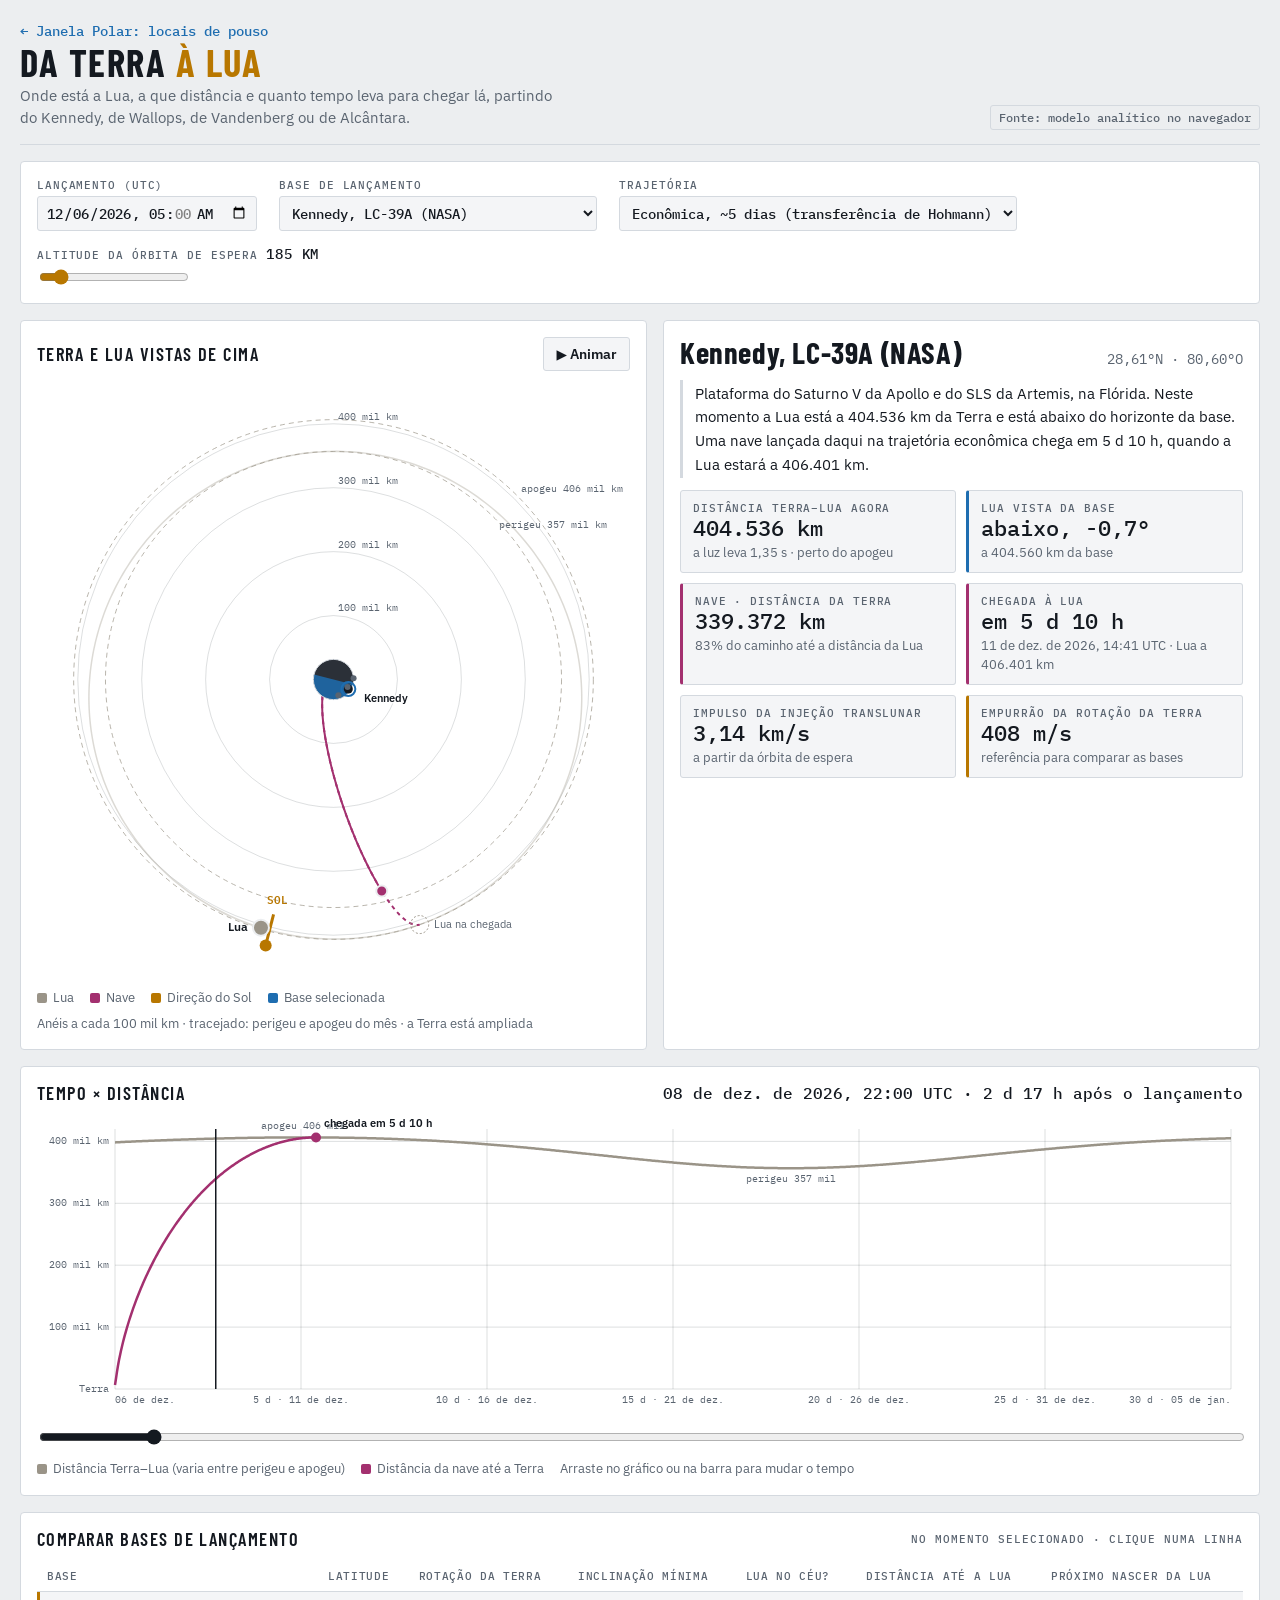
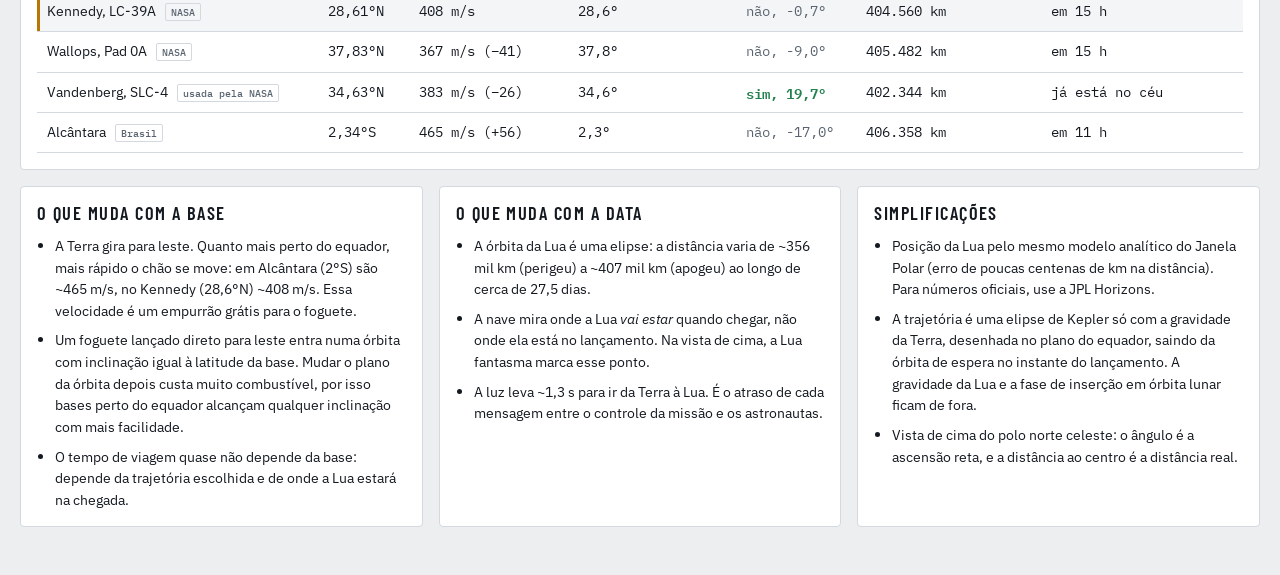
==== frontend/terra-lua.html @ c6f89354 "Nova página Da Terra à Lua: bases de lançamento e tempo x distância Página separada (terra-lua.html " ====
<!doctype html>
<html lang="pt-BR">
<head>
<meta charset="utf-8">
<meta name="viewport" content="width=device-width, initial-scale=1, viewport-fit=cover">
<title>Da Terra à Lua · Janela Polar</title>
<meta name="description" content="Simulação de tempo e distância entre a Terra e a Lua a partir de bases de lançamento da NASA e de Alcântara.">
<link rel="icon" href="data:image/svg+xml,%3Csvg xmlns=%22http://www.w3.org/2000/svg%22 viewBox=%220 0 16 16%22%3E%3Ccircle cx=%228%22 cy=%228%22 r=%227%22 fill=%22%23b8b2a6%22/%3E%3Cpath d=%22M8 1a7 7 0 0 0 0 14z%22 fill=%22%2307090c%22/%3E%3C/svg%3E">
<link rel="preconnect" href="https://fonts.googleapis.com">
<link rel="preconnect" href="https://fonts.gstatic.com" crossorigin>
<link rel="stylesheet" href="https://fonts.googleapis.com/css2?family=Barlow+Condensed:wght@500;600;700&family=IBM+Plex+Mono:wght@400;500&family=IBM+Plex+Sans:wght@400;500;600&display=swap">
<link rel="stylesheet" href="css/app.css">
<style>
/* Estilos só desta página; cores e tipografia vêm de css/app.css */
:root{--craft:#c9579a}
@media (prefers-color-scheme: light){:root:not([data-theme="dark"]){--craft:#a3306f}}
:root[data-theme="light"]{--craft:#a3306f}
.back{font:500 .85rem var(--f-mono);color:var(--earth);text-decoration:none}
.back:hover{text-decoration:underline}
#orbit{aspect-ratio:1/1;max-width:100%}
#dist{height:300px;cursor:ew-resize}
.ro.craft{border-left:3px solid var(--craft)}
.controls input[type=datetime-local]{font:500 .9rem var(--f-mono);background:var(--panel-2);color:var(--fg);border:1px solid var(--line);border-radius:3px;padding:6px 8px}
.facts{margin:0;padding-left:18px;display:flex;flex-direction:column;gap:8px;font-size:.92rem}
.facts li{max-width:68ch}
.row{display:flex;flex-wrap:wrap;gap:8px;align-items:center}
.explain{margin:0;font-size:.95rem;line-height:1.55;max-width:65ch;border-left:3px solid var(--line);padding:2px 0 2px 12px}
td.yes{color:var(--both);font-weight:600} td.no{color:var(--muted)}
</style>
</head>
<body>
<div class="wrap">
<header>
  <div>
    <a class="back" href="index.html">← Janela Polar: locais de pouso</a>
    <h1>Da Terra <span>à Lua</span></h1>
    <p class="sub">Onde está a Lua, a que distância e quanto tempo leva para chegar lá, partindo do Kennedy, de Wallops, de Vandenberg ou de Alcântara.</p>
  </div>
  <span class="tag" title="De onde vêm as posições">Fonte: modelo analítico no navegador</span>
</header>

<section class="card" aria-label="Parâmetros da viagem">
  <div class="controls">
    <label class="ctl"><span class="lbl">Lançamento (UTC)</span><input type="datetime-local" id="launch" step="3600"></label>
    <label class="ctl"><span class="lbl">Base de lançamento</span><select id="site"></select></label>
    <label class="ctl"><span class="lbl">Trajetória</span>
      <select id="traj">
        <option value="fast">Rápida, ~3 dias (como a Apollo)</option>
        <option value="hohmann" selected>Econômica, ~5 dias (transferência de Hohmann)</option>
      </select></label>
    <label class="ctl"><span class="lbl">Altitude da órbita de espera <output id="parkO"></output></span><input type="range" id="park" min="160" max="400" step="5" value="185"></label>
  </div>
</section>

<div class="main">
  <section class="card" aria-label="Terra e Lua vistas de cima">
    <div class="maphead">
      <h2>Terra e Lua vistas de cima</h2>
      <div class="toggles"><button id="play" aria-pressed="false">▶ Animar</button></div>
    </div>
    <canvas id="orbit" aria-label="Vista de cima: anéis de distância, órbita da Lua, nave e bases de lançamento"></canvas>
    <div class="legend">
      <span><span class="sw" style="background:var(--lit)"></span>Lua</span>
      <span><span class="sw" style="background:var(--craft)"></span>Nave</span>
      <span><span class="sw" style="background:var(--sun)"></span>Direção do Sol</span>
      <span><span class="sw" style="background:var(--earth)"></span>Base selecionada</span>
      <span>Anéis a cada 100 mil km · tracejado: perigeu e apogeu do mês · a Terra está ampliada</span>
    </div>
  </section>

  <section class="card" aria-live="polite">
    <div class="site-title"><h3 id="sName">—</h3><span class="coords" id="sCoords"></span></div>
    <p class="explain" id="explain"></p>
    <div class="readouts">
      <div class="ro"><span class="lbl">Distância Terra–Lua agora</span><span class="v" id="rDist">—</span><span class="d" id="rDistD"></span></div>
      <div class="ro earth"><span class="lbl">Lua vista da base</span><span class="v" id="rSite">—</span><span class="d" id="rSiteD"></span></div>
      <div class="ro craft"><span class="lbl">Nave · distância da Terra</span><span class="v" id="rCraft">—</span><span class="d" id="rCraftD"></span></div>
      <div class="ro craft"><span class="lbl">Chegada à Lua</span><span class="v" id="rArr">—</span><span class="d" id="rArrD"></span></div>
      <div class="ro"><span class="lbl">Impulso da injeção translunar</span><span class="v" id="rDv">—</span><span class="d">a partir da órbita de espera</span></div>
      <div class="ro sun"><span class="lbl">Empurrão da rotação da Terra</span><span class="v" id="rRot">—</span><span class="d" id="rRotD"></span></div>
    </div>
  </section>
</div>

<section class="card" aria-label="Tempo e distância">
  <div class="tlhead">
    <h2>Tempo × distância</h2>
    <span class="now" id="nowLbl"></span>
  </div>
  <canvas id="dist" aria-label="Distância da Lua e da nave em relação à Terra ao longo de 30 dias"></canvas>
  <input type="range" id="scrub" min="0" max="720" step="0.5" value="0" aria-label="Tempo desde o lançamento">
  <div class="legend">
    <span><span class="sw" style="background:var(--lit)"></span>Distância Terra–Lua (varia entre perigeu e apogeu)</span>
    <span><span class="sw" style="background:var(--craft)"></span>Distância da nave até a Terra</span>
    <span>Arraste no gráfico ou na barra para mudar o tempo</span>
  </div>
</section>

<section class="card" aria-label="Comparar bases">
  <div class="tlhead"><h2>Comparar bases de lançamento</h2><span class="lbl">no momento selecionado · clique numa linha</span></div>
  <div class="tablewrap"><table id="tbl"><thead><tr>
    <th>Base</th><th>Latitude</th><th>Rotação da Terra</th><th>Inclinação mínima</th><th>Lua no céu?</th><th>Distância até a Lua</th><th>Próximo nascer da Lua</th>
  </tr></thead><tbody></tbody></table></div>
</section>

<section class="cols">
  <div class="card"><h2>O que muda com a base</h2><ul class="facts">
    <li>A Terra gira para leste. Quanto mais perto do equador, mais rápido o chão se move: em Alcântara (2°S) são ~465 m/s, no Kennedy (28,6°N) ~408 m/s. Essa velocidade é um empurrão grátis para o foguete.</li>
    <li>Um foguete lançado direto para leste entra numa órbita com inclinação igual à latitude da base. Mudar o plano da órbita depois custa muito combustível, por isso bases perto do equador alcançam qualquer inclinação com mais facilidade.</li>
    <li>O tempo de viagem quase não depende da base: depende da trajetória escolhida e de onde a Lua estará na chegada.</li>
  </ul></div>
  <div class="card"><h2>O que muda com a data</h2><ul class="facts">
    <li>A órbita da Lua é uma elipse: a distância varia de ~356 mil km (perigeu) a ~407 mil km (apogeu) ao longo de cerca de 27,5 dias.</li>
    <li>A nave mira onde a Lua <em>vai estar</em> quando chegar, não onde ela está no lançamento. Na vista de cima, a Lua fantasma marca esse ponto.</li>
    <li>A luz leva ~1,3 s para ir da Terra à Lua. É o atraso de cada mensagem entre o controle da missão e os astronautas.</li>
  </ul></div>
  <div class="card"><h2>Simplificações</h2><ul class="facts">
    <li>Posição da Lua pelo mesmo modelo analítico do Janela Polar (erro de poucas centenas de km na distância). Para números oficiais, use a JPL Horizons.</li>
    <li>A trajetória é uma elipse de Kepler só com a gravidade da Terra, desenhada no plano do equador, saindo da órbita de espera no instante do lançamento. A gravidade da Lua e a fase de inserção em órbita lunar ficam de fora.</li>
    <li>Vista de cima do polo norte celeste: o ângulo é a ascensão reta, e a distância ao centro é a distância real.</li>
  </ul></div>
</section>
</div>

<script src="js/engine.js"></script>
<script src="js/terra-lua.js"></script>
</body>
</html>
---- frontend/css/app.css ----
/* Layout: console de missão — barra de controles, mapa polar + painel do local, linha do tempo, tabela comparativa */
:root{
  --bg:#0e1115; --panel:#151a20; --panel-2:#1b2129; --line:#29313b; --fg:#e4e7ea; --muted:#8e98a3;
  --sun:#f0b443; --earth:#5ea8e4; --both:#6fcf9a; --warn:#e2725b;
  --lit:#b8b2a6; --shade:#07090c; --grid:rgba(200,210,220,.14);
  --f-display:"Barlow Condensed","Arial Narrow",system-ui,sans-serif;
  --f-body:"IBM Plex Sans",system-ui,-apple-system,"Segoe UI",sans-serif;
  --f-mono:"IBM Plex Mono",ui-monospace,"SFMono-Regular",Menlo,monospace;
  color-scheme:dark;
}
@media (prefers-color-scheme: light){:root:not([data-theme="dark"]){
  --bg:#eceef0; --panel:#ffffff; --panel-2:#f4f5f7; --line:#d4d9df; --fg:#141920; --muted:#5a6470;
  --sun:#b87700; --earth:#1e6db0; --both:#23804f; --warn:#b5442c;
  --lit:#9a9488; --shade:#2b3038; --grid:rgba(20,30,40,.14); color-scheme:light}}
:root[data-theme="light"]{
  --bg:#eceef0; --panel:#ffffff; --panel-2:#f4f5f7; --line:#d4d9df; --fg:#141920; --muted:#5a6470;
  --sun:#b87700; --earth:#1e6db0; --both:#23804f; --warn:#b5442c;
  --lit:#9a9488; --shade:#2b3038; --grid:rgba(20,30,40,.14); color-scheme:light}
*{box-sizing:border-box}
body{background:var(--bg);color:var(--fg);font:15px/1.5 var(--f-body);margin:0}
.wrap{max-width:1280px;margin:0 auto;padding-inline:20px;padding-block:20px 48px;display:flex;flex-direction:column;gap:16px}
header{display:flex;flex-wrap:wrap;align-items:flex-end;justify-content:space-between;gap:12px;border-bottom:1px solid var(--line);padding-bottom:14px}
h1{font:700 2.4rem/1 var(--f-display);letter-spacing:.04em;text-transform:uppercase;margin:0}
h1 span{color:var(--sun)}
.sub{color:var(--muted);margin:4px 0 0;max-width:60ch}
.tag{font:500 .75rem var(--f-mono);color:var(--muted);border:1px solid var(--line);padding:4px 8px;border-radius:3px;max-width:100%}
.tag[data-state="horizons"]{color:var(--both);border-color:var(--both)}
.tag[data-state="loading"]{color:var(--sun);border-color:var(--sun)}
a.btn{font:600 .85rem var(--f-body);background:var(--panel-2);color:var(--fg);border:1px solid var(--line);border-radius:3px;padding:7px 12px;text-decoration:none}
a.btn:hover{border-color:var(--muted)}
h2{font:600 1.15rem/1.1 var(--f-display);letter-spacing:.08em;text-transform:uppercase;margin:0;color:var(--fg)}
.lbl{font:500 .7rem var(--f-mono);letter-spacing:.08em;text-transform:uppercase;color:var(--muted)}
.card{background:var(--panel);border:1px solid var(--line);border-radius:4px;padding:16px;min-width:0;display:flex;flex-direction:column;gap:12px}
.controls{display:flex;flex-wrap:wrap;gap:14px 22px;align-items:flex-end}
.ctl{display:flex;flex-direction:column;gap:4px;min-width:0}
.ctl output{font:500 .85rem var(--f-mono);color:var(--fg)}
input[type=date],select{font:500 .9rem var(--f-mono);background:var(--panel-2);color:var(--fg);border:1px solid var(--line);border-radius:3px;padding:6px 8px}
input[type=range]{width:150px;accent-color:var(--sun)}
button{font:600 .85rem var(--f-body);background:var(--panel-2);color:var(--fg);border:1px solid var(--line);border-radius:3px;padding:7px 12px;cursor:pointer}
button:hover{border-color:var(--muted)}
button:focus-visible,input:focus-visible,select:focus-visible,th:focus-visible,tr:focus-visible{outline:2px solid var(--earth);outline-offset:2px}
button[aria-pressed="true"]{background:var(--fg);color:var(--bg);border-color:var(--fg)}
.main{display:grid;grid-template-columns:minmax(0,1.05fr) minmax(0,1fr);gap:16px}
@media (max-width:860px){.main{grid-template-columns:1fr}}
.maphead{display:flex;flex-wrap:wrap;justify-content:space-between;align-items:center;gap:8px}
.toggles{display:flex;gap:6px;flex-wrap:wrap}
canvas{display:block;width:100%;touch-action:none}
#map{aspect-ratio:1/1;max-width:100%;cursor:crosshair}
.legend{display:flex;flex-wrap:wrap;gap:6px 16px;font-size:.82rem;color:var(--muted)}
.sw{display:inline-block;width:10px;height:10px;border-radius:2px;margin-right:6px;vertical-align:-1px}
.site-title{display:flex;flex-wrap:wrap;justify-content:space-between;gap:8px;align-items:baseline}
.site-title h3{font:700 1.9rem/1 var(--f-display);margin:0;letter-spacing:.02em}
.coords{font:400 .85rem var(--f-mono);color:var(--muted)}
.status{display:inline-flex;align-items:center;gap:8px;font:600 .8rem var(--f-mono);text-transform:uppercase;letter-spacing:.06em;padding:5px 10px;border-radius:999px;border:1px solid currentColor}
.status::before{content:"";width:8px;height:8px;border-radius:50%;background:currentColor}
.readouts{display:grid;grid-template-columns:repeat(2,minmax(0,1fr));gap:10px}
.ro{background:var(--panel-2);border:1px solid var(--line);border-radius:3px;padding:10px 12px;display:flex;flex-direction:column;gap:2px}
.ro .v{font:500 1.35rem/1.1 var(--f-mono);font-variant-numeric:tabular-nums}
.ro .d{font-size:.8rem;color:var(--muted)}
.ro.sun{border-left:3px solid var(--sun)} .ro.earth{border-left:3px solid var(--earth)}
.chips{display:flex;gap:6px;flex-wrap:wrap}
.chip{font:500 .75rem var(--f-mono);padding:3px 8px;border-radius:3px;border:1px solid var(--line);color:var(--muted)}
.chip.on{color:var(--earth);border-color:var(--earth)}
.note{font-size:.85rem;color:var(--muted);margin:0;max-width:70ch}
#horizon{height:170px}
#timeline{height:280px;cursor:ew-resize}
.tlhead{display:flex;flex-wrap:wrap;justify-content:space-between;align-items:center;gap:10px}
.now{font:500 1rem var(--f-mono);font-variant-numeric:tabular-nums}
#scrub{width:100%;accent-color:var(--fg)}
.tablewrap{overflow-x:auto}
table{border-collapse:collapse;width:100%;min-width:860px;font-size:.88rem}
th{font:500 .7rem var(--f-mono);letter-spacing:.06em;text-transform:uppercase;color:var(--muted);text-align:left;padding:8px 10px;border-bottom:1px solid var(--line);cursor:pointer;white-space:nowrap;user-select:none}
th.sorted{color:var(--fg)}
td{padding:9px 10px;border-bottom:1px solid var(--line);font-variant-numeric:tabular-nums;white-space:nowrap}
td.num{font-family:var(--f-mono)}
tbody tr{cursor:pointer}
tbody tr:hover{background:var(--panel-2)}
tbody tr.sel{background:var(--panel-2);box-shadow:inset 3px 0 0 var(--sun)}
.bar{display:flex;align-items:center;gap:8px}
.bar i{display:block;height:6px;border-radius:2px;background:var(--line);width:70px;position:relative;overflow:hidden}
.bar i b{position:absolute;inset:0 auto 0 0;border-radius:2px}
.ref{font:500 .65rem var(--f-mono);color:var(--muted);border:1px solid var(--line);padding:1px 5px;border-radius:2px;margin-left:6px}
.cols{display:grid;grid-template-columns:repeat(auto-fit,minmax(280px,1fr));gap:16px}
.cols ul{margin:0;padding-left:18px;display:flex;flex-direction:column;gap:8px;font-size:.9rem}
.cols li{max-width:65ch}
a{color:var(--earth)}
code{font:400 .82rem var(--f-mono);background:var(--panel-2);padding:1px 4px;border-radius:2px;word-break:break-all}
@media (prefers-reduced-motion: reduce){*{transition:none!important}}

/* ===== Acréscimos: grupos, painel ampliado, cenários, planejador ===== */
.readouts{grid-template-columns:repeat(2,minmax(0,1fr))}
@media (max-width:420px){.readouts{grid-template-columns:1fr}}
.explain{margin:0;font-size:.95rem;line-height:1.55;max-width:65ch;border-left:3px solid var(--line);padding:2px 0 2px 12px}
.row{display:flex;flex-wrap:wrap;gap:8px;align-items:center}
.btn-sm{padding:5px 10px;font-size:.8rem}
.empty{color:var(--muted);font-size:.9rem;margin:0;max-width:65ch}
.best{font-weight:600;color:var(--both)}
.form{display:flex;flex-wrap:wrap;gap:10px 16px;align-items:flex-end;border-top:1px solid var(--line);padding-top:14px}
.form input[type=text],.form input[type=number],.plan-ctl input{font:500 .9rem var(--f-mono);background:var(--panel-2);color:var(--fg);border:1px solid var(--line);border-radius:3px;padding:6px 8px;width:9rem;max-width:100%}
.form input#cName{width:14rem}
.err{color:var(--warn);font-size:.85rem;margin:0;min-height:1.2em}
#planner{height:280px;cursor:pointer}
.plan-info{font:500 .85rem var(--f-mono);min-height:1.4em;margin:0;color:var(--fg)}
.scale{display:flex;align-items:center;gap:8px;font:500 .75rem var(--f-mono);color:var(--muted)}
.scale i{display:block;width:140px;height:8px;border-radius:2px;background:linear-gradient(90deg,var(--panel-2),var(--both))}
.facts{margin:0;padding-left:18px;display:flex;flex-direction:column;gap:8px;font-size:.92rem}
.facts li{max-width:68ch}
td.act{display:flex;gap:6px}
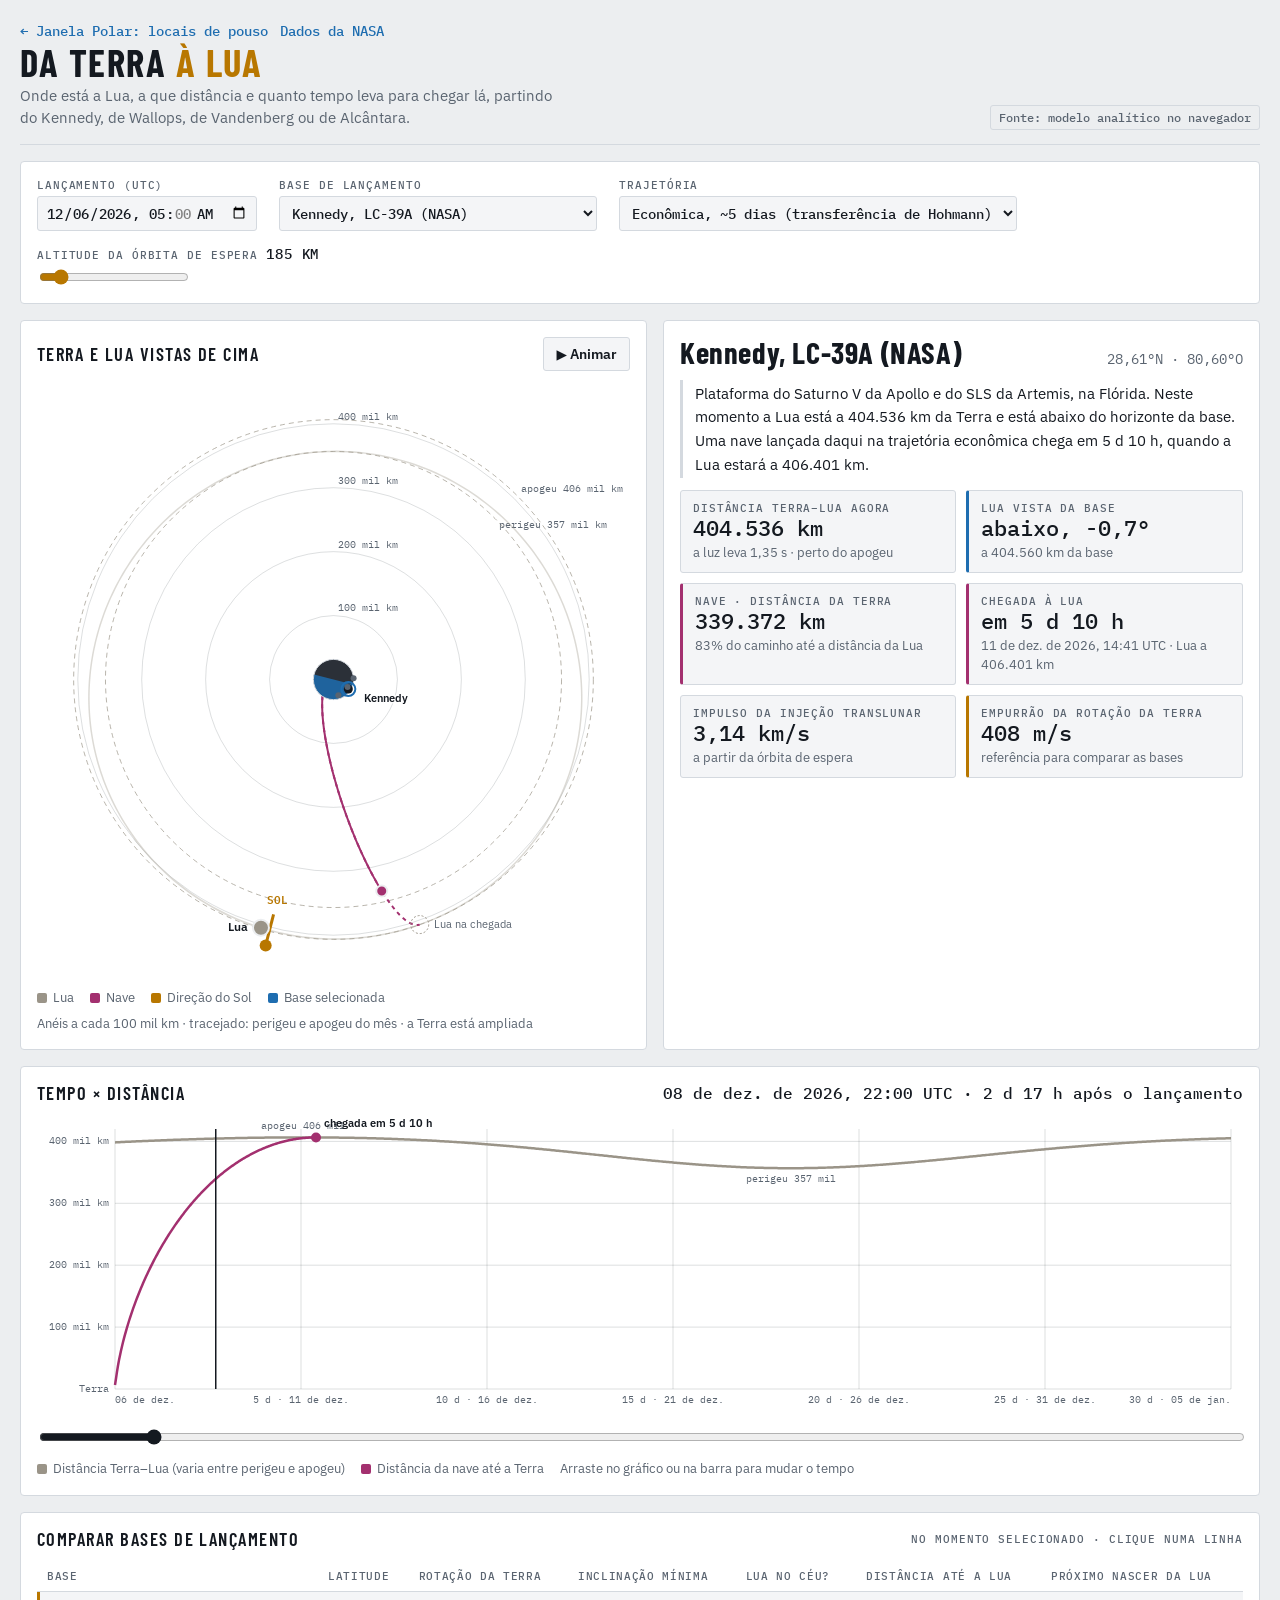
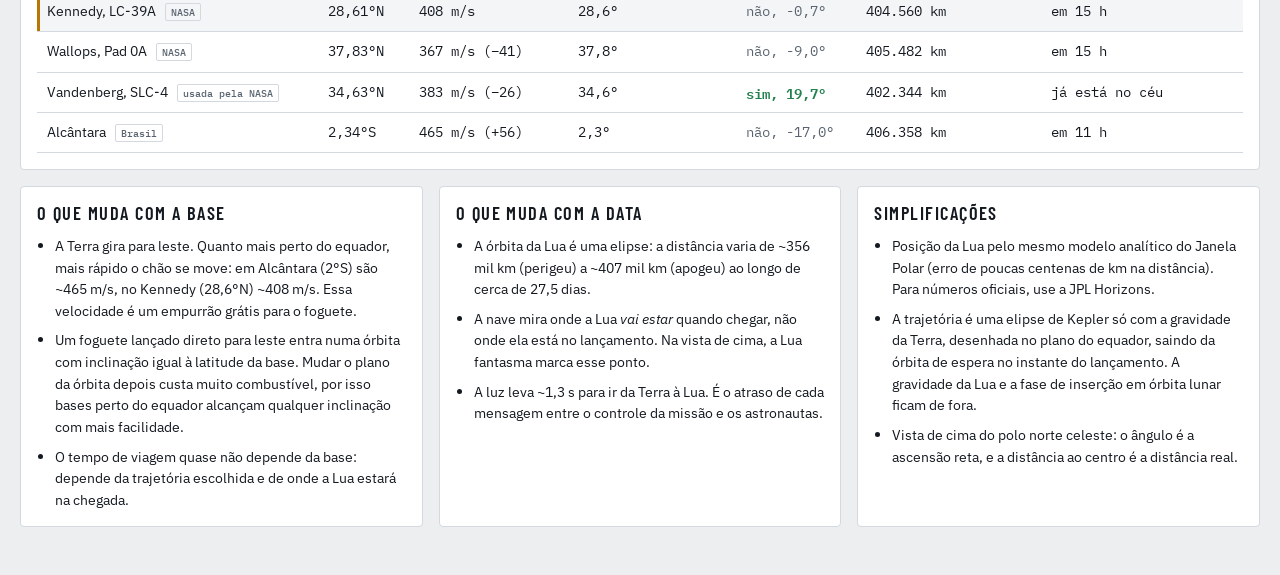
==== commit 9ffcdb68: "Nova página Dados da NASA dados-nasa.html + js/dados-nasa.js: os recursos indicados no desafio (JPL " ====
--- a/frontend/terra-lua.html
+++ b/frontend/terra-lua.html
@@ -32,7 +32,7 @@
 <div class="wrap">
 <header>
   <div>
-    <a class="back" href="index.html">← Janela Polar: locais de pouso</a>
+    <a class="back" href="index.html">← Janela Polar: locais de pouso</a> &nbsp; <a class="back" href="dados-nasa.html">Dados da NASA</a>
     <h1>Da Terra <span>à Lua</span></h1>
     <p class="sub">Onde está a Lua, a que distância e quanto tempo leva para chegar lá, partindo do Kennedy, de Wallops, de Vandenberg ou de Alcântara.</p>
   </div>
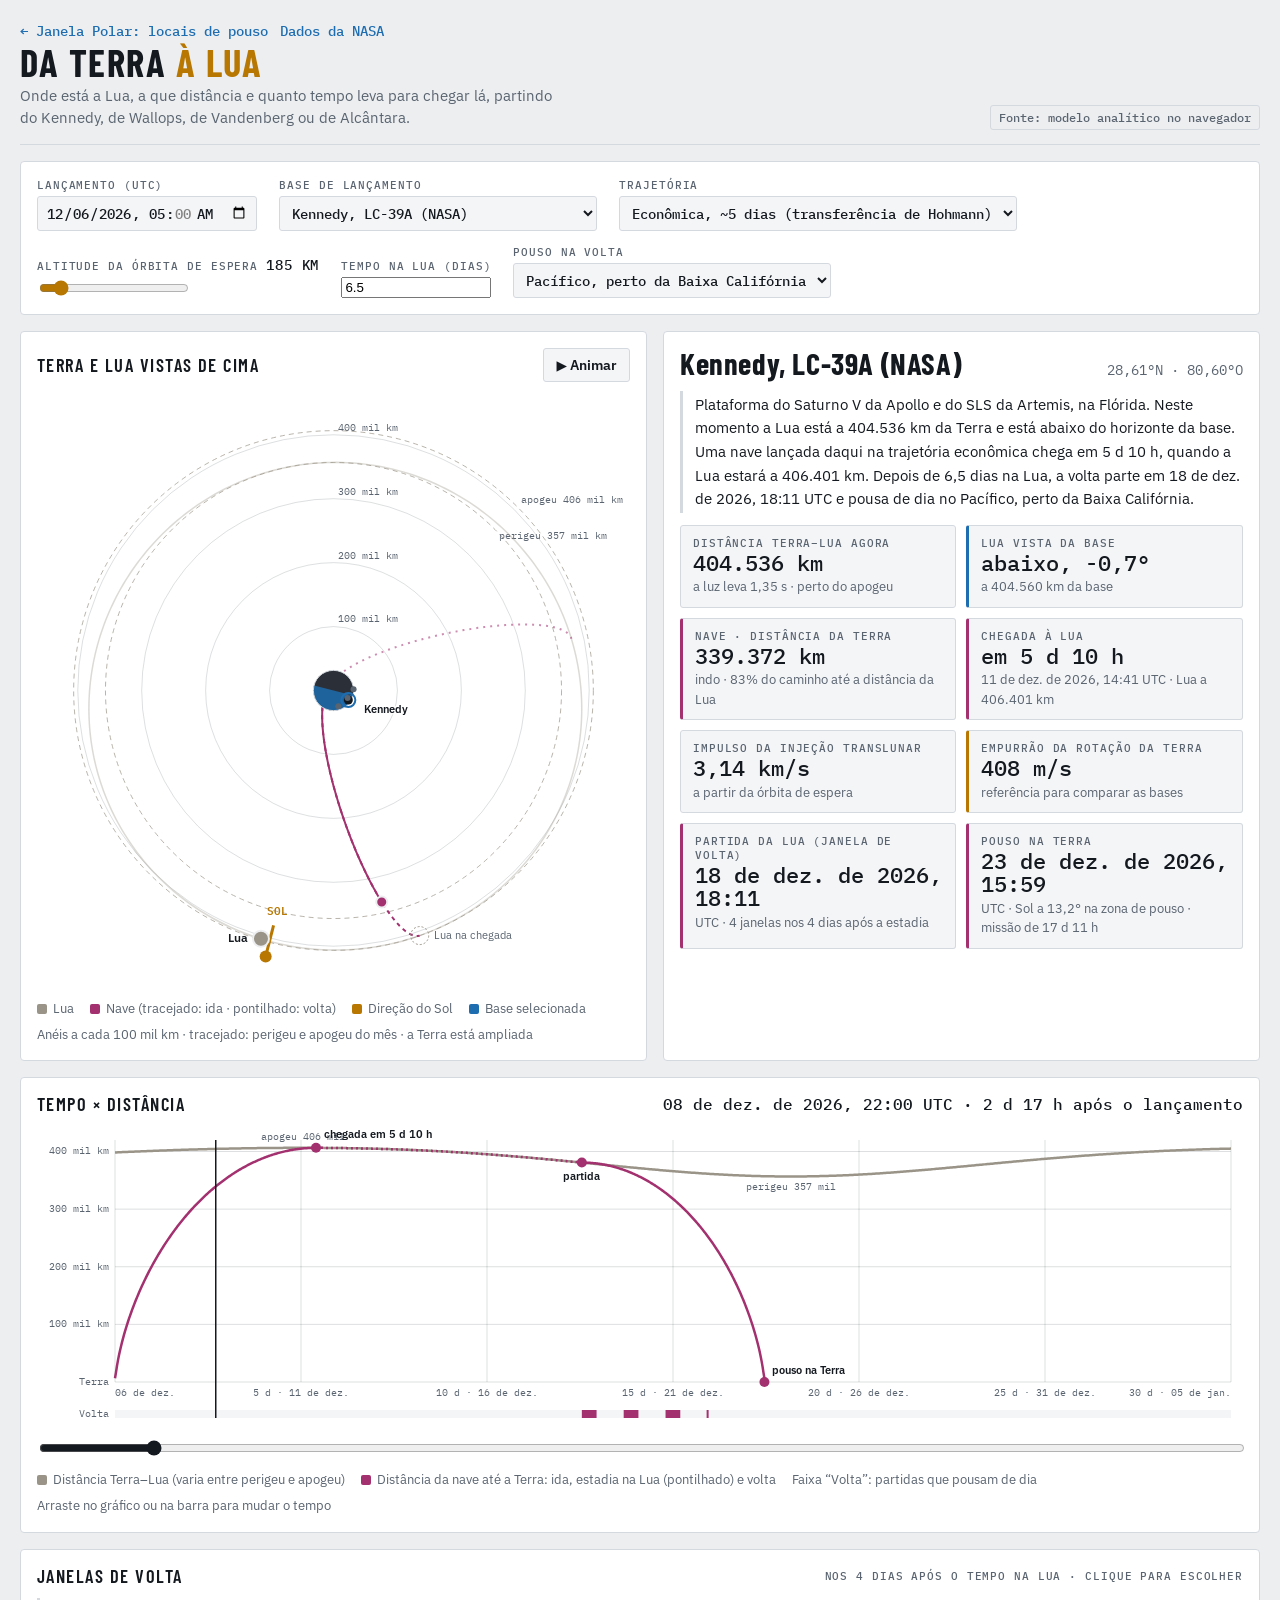
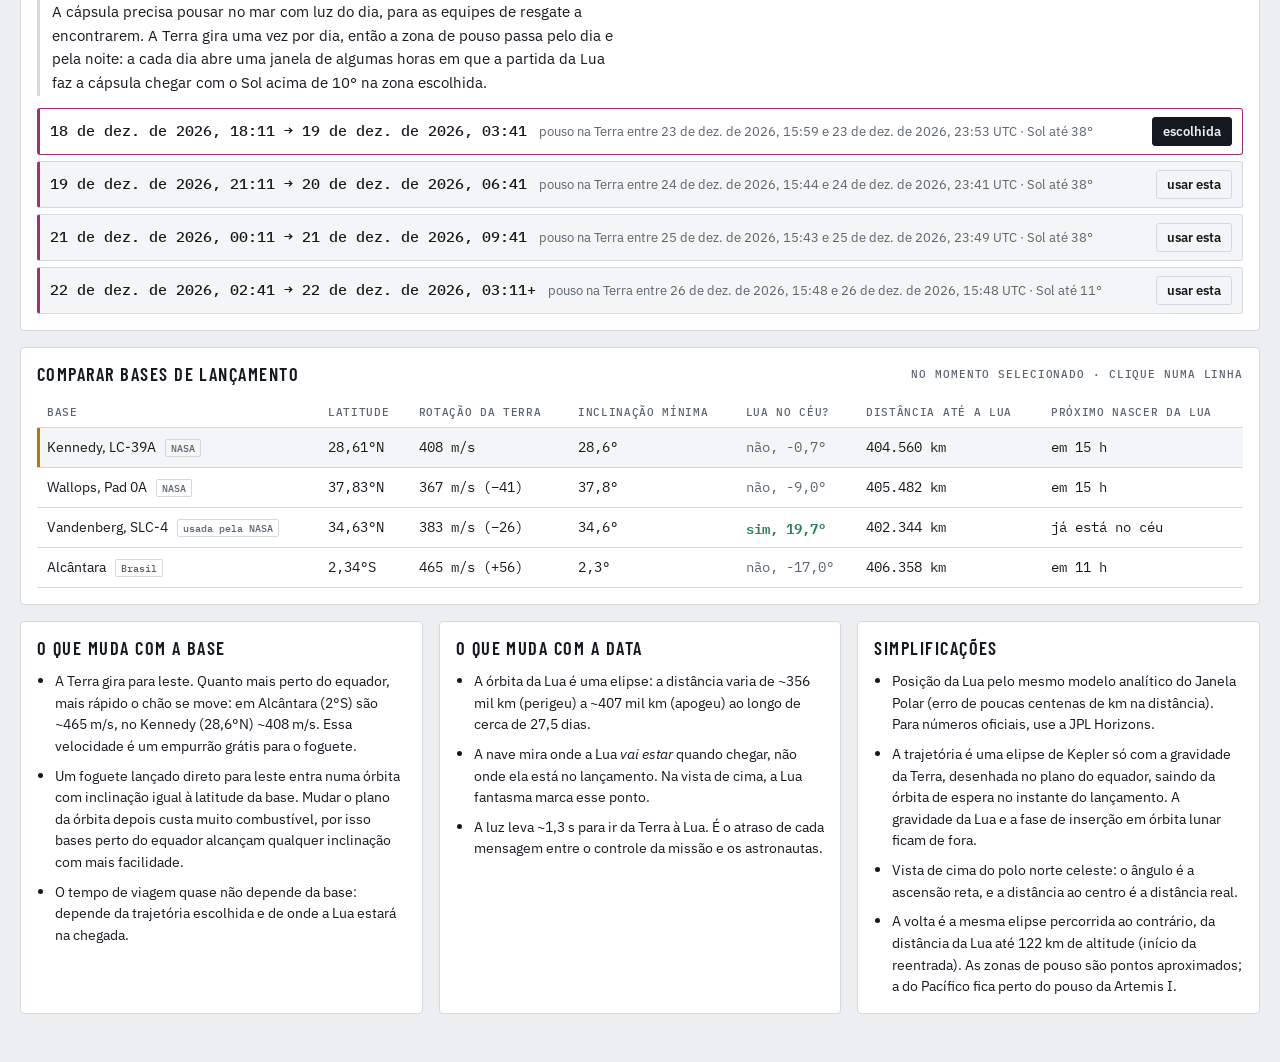
==== commit e9b236e7: "Janelas de volta na Janela Polar e na Da Terra à Lua Janela Polar: no painel do local, as próximas j" ====
--- a/frontend/terra-lua.html
+++ b/frontend/terra-lua.html
@@ -26,6 +26,8 @@
 .row{display:flex;flex-wrap:wrap;gap:8px;align-items:center}
 .explain{margin:0;font-size:.95rem;line-height:1.55;max-width:65ch;border-left:3px solid var(--line);padding:2px 0 2px 12px}
 td.yes{color:var(--both);font-weight:600} td.no{color:var(--muted)}
+.retlist li{border-left-color:var(--craft)}
+.retlist li.chosen{background:var(--panel);border-color:var(--craft)}
 </style>
 </head>
 <body>
@@ -49,6 +51,8 @@
         <option value="hohmann" selected>Econômica, ~5 dias (transferência de Hohmann)</option>
       </select></label>
     <label class="ctl"><span class="lbl">Altitude da órbita de espera <output id="parkO"></output></span><input type="range" id="park" min="160" max="400" step="5" value="185"></label>
+    <label class="ctl"><span class="lbl">Tempo na Lua (dias)</span><input type="number" id="stay" min="0.5" max="14" step="0.5" value="6.5"></label>
+    <label class="ctl"><span class="lbl">Pouso na volta</span><select id="zone"></select></label>
   </div>
 </section>
 
@@ -61,7 +65,7 @@
     <canvas id="orbit" aria-label="Vista de cima: anéis de distância, órbita da Lua, nave e bases de lançamento"></canvas>
     <div class="legend">
       <span><span class="sw" style="background:var(--lit)"></span>Lua</span>
-      <span><span class="sw" style="background:var(--craft)"></span>Nave</span>
+      <span><span class="sw" style="background:var(--craft)"></span>Nave (tracejado: ida · pontilhado: volta)</span>
       <span><span class="sw" style="background:var(--sun)"></span>Direção do Sol</span>
       <span><span class="sw" style="background:var(--earth)"></span>Base selecionada</span>
       <span>Anéis a cada 100 mil km · tracejado: perigeu e apogeu do mês · a Terra está ampliada</span>
@@ -78,6 +82,8 @@
       <div class="ro craft"><span class="lbl">Chegada à Lua</span><span class="v" id="rArr">—</span><span class="d" id="rArrD"></span></div>
       <div class="ro"><span class="lbl">Impulso da injeção translunar</span><span class="v" id="rDv">—</span><span class="d">a partir da órbita de espera</span></div>
       <div class="ro sun"><span class="lbl">Empurrão da rotação da Terra</span><span class="v" id="rRot">—</span><span class="d" id="rRotD"></span></div>
+      <div class="ro craft"><span class="lbl">Partida da Lua (janela de volta)</span><span class="v" id="rRet">—</span><span class="d" id="rRetD"></span></div>
+      <div class="ro craft"><span class="lbl">Pouso na Terra</span><span class="v" id="rHome">—</span><span class="d" id="rHomeD"></span></div>
     </div>
   </section>
 </div>
@@ -91,9 +97,16 @@
   <input type="range" id="scrub" min="0" max="720" step="0.5" value="0" aria-label="Tempo desde o lançamento">
   <div class="legend">
     <span><span class="sw" style="background:var(--lit)"></span>Distância Terra–Lua (varia entre perigeu e apogeu)</span>
-    <span><span class="sw" style="background:var(--craft)"></span>Distância da nave até a Terra</span>
+    <span><span class="sw" style="background:var(--craft)"></span>Distância da nave até a Terra: ida, estadia na Lua (pontilhado) e volta</span>
+    <span>Faixa “Volta”: partidas que pousam de dia</span>
     <span>Arraste no gráfico ou na barra para mudar o tempo</span>
   </div>
+</section>
+
+<section class="card" aria-label="Janelas de volta">
+  <div class="tlhead"><h2>Janelas de volta</h2><span class="lbl">nos 4 dias após o tempo na Lua · clique para escolher</span></div>
+  <p class="explain">A cápsula precisa pousar no mar com luz do dia, para as equipes de resgate a encontrarem. A Terra gira uma vez por dia, então a zona de pouso passa pelo dia e pela noite: a cada dia abre uma janela de algumas horas em que a partida da Lua faz a cápsula chegar com o Sol acima de 10° na zona escolhida.</p>
+  <ol class="retlist" id="retList"></ol>
 </section>
 
 <section class="card" aria-label="Comparar bases">
@@ -118,6 +131,7 @@
     <li>Posição da Lua pelo mesmo modelo analítico do Janela Polar (erro de poucas centenas de km na distância). Para números oficiais, use a JPL Horizons.</li>
     <li>A trajetória é uma elipse de Kepler só com a gravidade da Terra, desenhada no plano do equador, saindo da órbita de espera no instante do lançamento. A gravidade da Lua e a fase de inserção em órbita lunar ficam de fora.</li>
     <li>Vista de cima do polo norte celeste: o ângulo é a ascensão reta, e a distância ao centro é a distância real.</li>
+    <li>A volta é a mesma elipse percorrida ao contrário, da distância da Lua até 122 km de altitude (início da reentrada). As zonas de pouso são pontos aproximados; a do Pacífico fica perto do pouso da Artemis I.</li>
   </ul></div>
 </section>
 </div>
--- a/frontend/css/app.css
+++ b/frontend/css/app.css
@@ -106,3 +106,12 @@
 .facts{margin:0;padding-left:18px;display:flex;flex-direction:column;gap:8px;font-size:.92rem}
 .facts li{max-width:68ch}
 td.act{display:flex;gap:6px}
+
+/* ===== Janelas de volta ===== */
+.ret{display:flex;flex-direction:column;gap:8px;border-top:1px solid var(--line);padding-top:12px}
+.ret select{font:500 .8rem var(--f-mono);background:var(--panel-2);color:var(--fg);border:1px solid var(--line);border-radius:3px;padding:3px 6px}
+.retlist{margin:0;padding:0;list-style:none;display:flex;flex-direction:column;gap:6px}
+.retlist li{display:flex;flex-wrap:wrap;gap:4px 12px;align-items:baseline;background:var(--panel-2);border:1px solid var(--line);border-left:3px solid var(--fg);border-radius:3px;padding:8px 10px}
+.retlist .when{font:500 .95rem var(--f-mono);font-variant-numeric:tabular-nums}
+.retlist .det{font-size:.82rem;color:var(--muted)}
+.retlist button{margin-left:auto}
